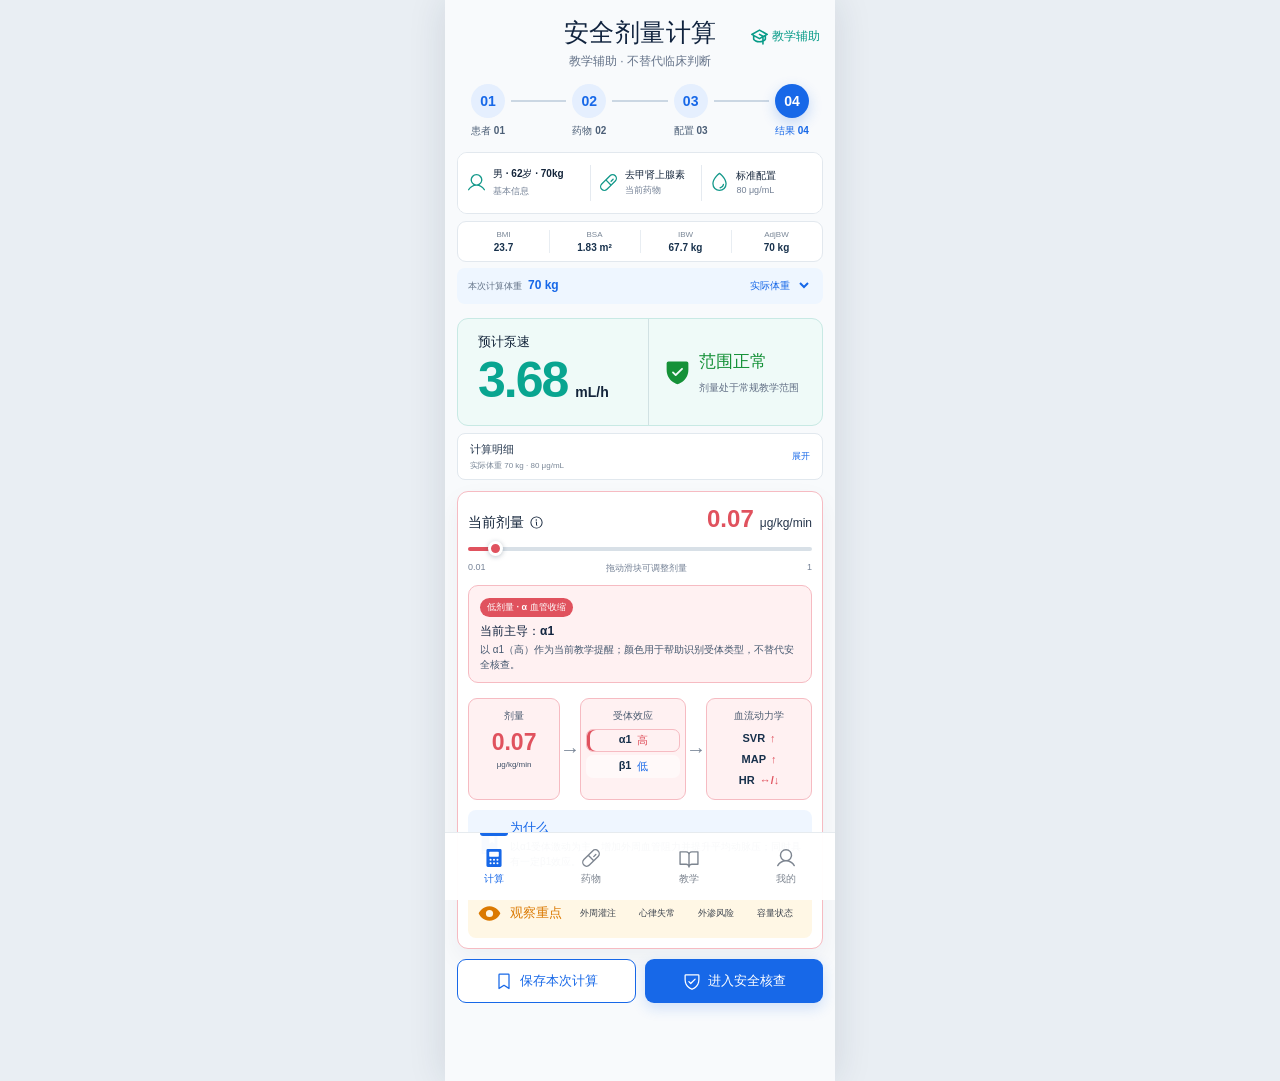
==== test.html @ 9627db9b "Add uncached test entry for latest preview" ====
<!doctype html>
<html lang="en">
  <head>
    <meta charset="UTF-8" />
    <meta name="viewport" content="width=device-width, initial-scale=1.0" />
    <title>Prototype</title>
    <script type="module" crossorigin src="./assets/index-C2f0sJeM.js"></script>
    <link rel="stylesheet" crossorigin href="./assets/index-BpvAAjPt.css">
  </head>
  <body>
    <div id="root"></div>
  </body>
</html>
---- assets/index-BpvAAjPt.css ----
:root{font-family:-apple-system,BlinkMacSystemFont,PingFang SC,Microsoft YaHei,sans-serif;color:#13243a;background:#e9eef3;font-synthesis:none;text-rendering:optimizeLegibility}*{box-sizing:border-box}button,input,select{font:inherit}button{border:0;cursor:pointer}body{margin:0;min-width:320px;min-height:100vh;-webkit-font-smoothing:antialiased}.app-shell{width:min(100%,390px);min-height:100vh;margin:0 auto;position:relative;overflow:hidden;background:#f8fafc;box-shadow:0 0 36px #192c411f}.screen-content{min-height:100vh;padding:18px 12px 78px}.topbar{position:relative;display:flex;align-items:flex-start;justify-content:center;padding:0 5px 14px;text-align:center}.topbar h1{margin:0;color:#10233e;font-size:25px;line-height:1.15;letter-spacing:.02em}.topbar p{margin:6px 0 0;color:#66748a;font-size:12px}.teaching-badge{position:absolute;top:5px;right:3px;display:flex;align-items:center;gap:4px;margin-top:5px;color:#079b88;font-size:12px;font-weight:700}.steps{display:flex;align-items:flex-start;padding:0 5px 14px}.step-wrap{display:flex;flex:1;align-items:flex-start}.step-wrap:last-child{flex:0 0 auto}.step{width:52px;padding:0;background:transparent;color:#4b5e76;text-align:center}.step span{display:grid;width:34px;height:34px;margin:auto;place-items:center;border-radius:50%;background:#e5effe;color:#1768e8;font-size:14px;font-weight:700}.step b{display:block;margin-top:6px;font-size:10px;white-space:nowrap}.step.active span{background:#1768e8;color:#fff;box-shadow:0 5px 14px #1768e83d}.step.active b{color:#1768e8}.step-connector{flex:1;height:2px;margin:16px -3px 0;background:#cbd7e3}.summary-strip{display:grid;grid-template-columns:1.18fr 1fr 1.08fr;border:1px solid #e2e8ee;border-radius:10px;background:#fff;overflow:hidden}.summary-cell{min-width:0;min-height:60px;padding:10px 8px;display:flex;align-items:center;gap:6px;position:relative;color:#15998b;background:#fff;text-align:left}.summary-cell+.summary-cell:before{content:"";position:absolute;left:0;top:12px;bottom:12px;width:1px;background:#e5eaf0}.summary-cell>span{min-width:0;flex:1}.summary-cell b,.summary-cell select{display:block;width:100%;padding:0;border:0;outline:0;-webkit-appearance:none;-moz-appearance:none;appearance:none;background:transparent;color:#13243a;font-size:10px;font-weight:750;white-space:nowrap;overflow:hidden;text-overflow:ellipsis}.summary-cell small{display:block;margin-top:4px;color:#738095;font-size:9px;white-space:nowrap;overflow:hidden;text-overflow:ellipsis}.metric-strip{margin-top:7px;display:grid;grid-template-columns:repeat(4,1fr);border:1px solid #e2e8ee;border-radius:9px;background:#fff;overflow:hidden}.metric-strip>div{padding:8px 3px;position:relative;text-align:center}.metric-strip>div+div:before{content:"";position:absolute;left:0;top:8px;bottom:8px;width:1px;background:#e8edf2}.metric-strip span,.metric-strip b{display:block}.metric-strip span{color:#7a8797;font-size:8px}.metric-strip b{margin-top:3px;color:#18324d;font-size:10px;white-space:nowrap}.weight-basis{min-height:36px;margin-top:6px;padding:0 11px;display:flex;align-items:center;justify-content:space-between;border-radius:8px;background:#eef6ff}.weight-basis>div{display:flex;align-items:baseline;gap:6px}.weight-basis span{color:#637388;font-size:9px}.weight-basis b{color:#1768e8;font-size:12px}.weight-basis select{padding:4px 6px;border:0;outline:0;color:#1768e8;background:transparent;font-size:10px;font-weight:700}.weight-basis .weight-disabled{color:#7a8797}.patient-alert-summary{margin-top:6px;padding:8px 11px;border:1px solid #f0d392;border-radius:8px;background:#fff8e8}.patient-alert-summary b,.patient-alert-summary span{display:block}.patient-alert-summary b{color:#a86100;font-size:10px}.patient-alert-summary span{margin-top:3px;color:#665843;font-size:8px;line-height:1.4}.result-panel{min-height:108px;margin-top:14px;display:grid;grid-template-columns:1.05fr .95fr;border:1px solid #c8e9e4;border-radius:11px;background:#effaf8;overflow:hidden}.result-main{padding:14px 20px;border-right:1px solid rgba(114,145,160,.24)}.result-main>b{display:block;font-size:13px}.result-main>div{margin-top:4px;display:flex;align-items:baseline;gap:8px}.result-main strong{color:var(--dose-accent, #09a590);font-size:50px;line-height:1;font-variant-numeric:tabular-nums;letter-spacing:-.04em}.result-main span{font-size:14px;font-weight:700}.status-main{padding:15px 14px;display:flex;align-items:center;gap:7px;color:#159138}.status-main>div{min-width:0}.status-main b{display:block;font-size:17px;white-space:nowrap}.status-main span{display:block;margin-top:8px;color:#647187;font-size:10px;line-height:1.35}.result-panel.yellow{background:#fff8e7;border-color:#f1ce84}.result-panel.yellow .result-main strong,.result-panel.yellow .status-main{color:#c77700}.result-panel.red{background:#fff0f1;border-color:#efa8ad}.result-panel.red .result-main strong,.result-panel.red .status-main{color:#d9363e}.formula-toggle{width:100%;min-height:43px;margin-top:7px;padding:8px 12px;display:flex;align-items:center;justify-content:space-between;border:1px solid #e1e8ee;border-radius:8px;color:#25374e;background:#fff;text-align:left}.formula-toggle span,.formula-toggle b,.formula-toggle small{display:block}.formula-toggle b{font-size:11px}.formula-toggle small{margin-top:3px;color:#7a8797;font-size:8px}.formula-toggle strong{color:#1768e8;font-size:9px}.formula-detail{margin-top:4px;padding:10px 12px;border-radius:8px;color:#fff;background:#102a43}.formula-detail b,.formula-detail span,.formula-detail strong{display:block}.formula-detail b{font-size:10px}.formula-detail span{margin-top:4px;color:#bdd2e2;font-size:9px}.formula-detail strong{margin-top:5px;color:#80f0dc;font-size:12px}.formula-detail .range-grid{margin-top:8px;display:grid;grid-template-columns:1fr 1fr;gap:6px}.formula-detail .range-grid>div{padding:7px;border-radius:6px;background:#ffffff14}.formula-detail .range-grid span,.formula-detail .range-grid b{display:block}.formula-detail .range-grid span{margin:0;color:#a9c1d4;font-size:8px}.formula-detail .range-grid b{margin-top:3px;color:#fff;font-size:9px}.atlas{margin-top:11px;padding:13px 10px 10px;border:1px solid var(--dose-accent-border, #e3e8ee);border-radius:11px;background:#fff;box-shadow:0 10px 26px #102a430d}.dose-head{display:flex;align-items:baseline;justify-content:space-between}.atlas-title{display:flex;align-items:center;gap:5px;font-size:14px;font-weight:750}.current-dose{color:var(--dose-accent, #09a590);font-size:24px;font-weight:800;font-variant-numeric:tabular-nums}.current-dose span{margin-left:6px;color:#26364c;font-size:12px;font-weight:500}.dose-slider{width:100%;height:18px;margin:7px 0 0;-webkit-appearance:none;-moz-appearance:none;appearance:none;background:transparent;accent-color:var(--dose-accent, #08a68f)}.dose-slider::-webkit-slider-runnable-track{height:4px;border-radius:99px;background:linear-gradient(90deg,var(--dose-accent, #08a68f) 0%,var(--dose-accent, #08a68f) var(--dose-percent, 0%),#d8e0e7 var(--dose-percent, 0%),#d8e0e7 100%)}.dose-slider::-webkit-slider-thumb{width:15px;height:15px;margin-top:-6px;-webkit-appearance:none;-moz-appearance:none;appearance:none;border:3px solid white;border-radius:50%;background:var(--dose-accent, #08a68f);box-shadow:0 1px 5px #1b374a47}.dose-focus{margin-top:10px;padding:10px 11px;display:block;border:1px solid var(--dose-accent-border, #b6e8e0);border-radius:10px;background:var(--dose-accent-soft, #f0fbf9)}.dose-focus>span{display:inline-flex;max-width:100%;margin-bottom:6px;padding:4px 7px;border-radius:99px;background:var(--dose-accent, #08a68f);color:#fff;font-size:9px;font-weight:800;white-space:normal;line-height:1.25}.dose-focus div{min-width:0;width:100%}.dose-focus b{display:block;color:#10233e;font-size:12px}.dose-focus p{margin:3px 0 0;color:#45586f;font-size:10px;line-height:1.45}.receptor-yellow .dose-focus,.receptor-red .dose-focus{border-style:dashed}.slider-legend{display:flex;justify-content:space-between;color:#768397;font-size:9px}.causal-chain{margin-top:15px;display:grid;grid-template-columns:1fr 20px 1.15fr 20px 1.15fr;align-items:stretch}.causal-node{min-width:0;padding:10px 5px;border:1px solid var(--dose-accent-border, #d3ece8);border-radius:9px;background:var(--dose-accent-soft, #f4fbfa);text-align:center}.causal-node>span{display:block;margin-bottom:6px;color:#4d5d72;font-size:10px;font-weight:650}.causal-node>b{display:block;color:var(--dose-accent, #08a68f);font-size:23px}.causal-node>small{display:block;margin-top:4px;color:#405168;font-size:8px;word-break:break-word}.arrow{display:grid;place-items:center;color:#788596;font-size:20px;font-weight:700}.effect-row{display:flex;justify-content:center;gap:5px;margin-top:3px;padding:3px 5px;border-radius:7px;font-size:11px}.effect-row b{color:#17304b}.effect-row strong{color:var(--effect-color, #08a68f)}.receptor-row{border:1px solid transparent;background:#ffffff94}.receptor-row.active{border-color:var(--effect-border, #b6e8e0);background:var(--effect-bg, #f0fbf9);box-shadow:inset 3px 0 0 var(--effect-color, #08a68f)}.teaching-note,.watch-note{margin-top:10px;min-height:50px;padding:9px 10px;display:flex;align-items:center;gap:9px;border-radius:8px}.teaching-note{background:#eff6ff;color:#1768e8}.teaching-note>div{flex:1;min-width:0}.teaching-note b{display:block;font-size:13px}.teaching-note p{margin:3px 0 0;color:#31445d;font-size:10px;line-height:1.45}.watch-note{color:#db7900;background:#fff7e5}.watch-note>b{flex:0 0 auto;font-size:13px}.watch-note>div{flex:1;display:flex;justify-content:space-around;gap:4px}.watch-note span{color:#3f4650;font-size:9px;white-space:nowrap}.actions{margin-top:10px;display:grid;grid-template-columns:1fr 1fr;gap:9px}.actions button,.full{min-height:44px;display:flex;align-items:center;justify-content:center;gap:6px;border-radius:9px;font-size:13px;font-weight:750}.secondary{border:1px solid #1768e8;color:#1768e8;background:#fff}.primary{color:#fff;background:#1768e8;box-shadow:0 5px 14px #1768e82e}.bottom-nav{position:fixed;left:50%;bottom:0;z-index:20;width:min(100%,390px);height:68px;display:grid;grid-template-columns:repeat(4,1fr);border-top:1px solid #e6ebef;background:#fffffff7;transform:translate(-50%)}.bottom-nav button{display:flex;flex-direction:column;align-items:center;justify-content:center;gap:3px;position:relative;color:#7d8590;background:transparent;font-size:10px}.bottom-nav button.active{color:#1768e8;font-weight:700}.bottom-nav button.active:before{content:"";position:absolute;top:0;width:28px;height:3px;border-radius:0 0 4px 4px;background:#1768e8}.modal-layer{position:fixed;left:50%;top:0;bottom:0;z-index:30;width:min(100%,390px);display:flex;align-items:flex-end;background:#091b2d6b;transform:translate(-50%)}.sheet{width:100%;padding:18px 18px 22px;border-radius:18px 18px 0 0;background:#fff;box-shadow:0 -12px 30px #081e3226;max-height:88vh;overflow-y:auto}.sheet-head{margin-bottom:10px;display:flex;justify-content:space-between;align-items:flex-start}.sheet-head b{display:block;font-size:18px}.sheet-head span{display:block;margin-top:4px;color:#738096;font-size:11px}.sheet-head button{padding:4px;background:transparent;color:#657286}.sheet>label{min-height:45px;display:flex;align-items:center;justify-content:space-between;border-top:1px solid #edf0f3;font-size:13px}.sheet>label input,.sheet>label select{width:150px;padding:6px 8px;border:1px solid #dce3ea;border-radius:7px;color:#1768e8;background:#fff;text-align:right}.modal-metrics{margin-top:10px;display:grid;grid-template-columns:repeat(4,1fr);gap:5px}.modal-metrics>div{padding:8px 3px;border-radius:7px;background:#f2f7fb;text-align:center}.modal-metrics span,.modal-metrics b{display:block}.modal-metrics span{color:#748195;font-size:8px}.modal-metrics b{margin-top:3px;color:#173450;font-size:10px}.metric-note{margin:8px 0 0;color:#7c8999;font-size:8px;line-height:1.45}.special-state-title{margin-top:11px;color:#26384e;font-size:12px;font-weight:800}.special-state-grid{margin-top:7px;display:flex;flex-wrap:wrap;gap:6px}.special-state-grid button{padding:6px 9px;border:1px solid #dce4ea;border-radius:99px;color:#657388;background:#fff;font-size:9px}.special-state-grid button.selected{border-color:#1768e8;color:#1768e8;background:#eaf2ff;font-weight:700}.full{width:100%;margin-top:12px;border:0}.check-item{display:flex;gap:10px;align-items:center;padding:10px 0;border-top:1px solid #edf0f3;color:#14914a}.check-item b{display:block;color:#13243a;font-size:13px}.check-item span{display:block;margin-top:2px;color:#718095;font-size:10px}.clinical-alert-list{margin-top:12px}.clinical-alert-list>b{display:block;margin-bottom:5px;font-size:12px}.clinical-alert-list>div{margin-top:5px;padding:8px;border-radius:7px;color:#8a5300;background:#fff8e8}.clinical-alert-list>div.red{color:#b62831;background:#fff0f1}.clinical-alert-list strong,.clinical-alert-list span{display:block}.clinical-alert-list strong{font-size:10px}.clinical-alert-list span{margin-top:3px;color:#657286;font-size:9px;line-height:1.4}.audit-box{margin-top:8px;padding:9px;border-radius:7px;color:#24364d;background:#f3f7fb}.audit-box b,.audit-box span,.audit-box small{display:block}.audit-box b{font-size:11px}.audit-box span{margin-top:4px;font-size:9px;line-height:1.4}.audit-box small{margin-top:3px;color:#657286;font-size:8px;line-height:1.4}.sheet-warning{margin:10px 0;padding:9px;border-radius:8px;color:#875100;background:#fff7e5;font-size:10px;line-height:1.45}.toast{position:absolute;left:50%;bottom:82px;z-index:50;padding:9px 13px;display:flex;align-items:center;gap:6px;border-radius:99px;color:#fff;background:#102a43;font-size:11px;transform:translate(-50%);box-shadow:0 8px 24px #0a1e3238}.subpage{padding:2px 3px}.subpage-title{display:flex;align-items:center;justify-content:space-between;padding:8px 7px 18px;color:#0d927f}.subpage-title h2{margin:0;color:#13243a;font-size:24px}.subpage-title p{margin:5px 0 0;color:#718095;font-size:11px}.search{width:100%;height:42px;padding:0 13px;border:1px solid #e0e7ed;border-radius:10px;outline:0;background:#fff}.drug-list{margin-top:12px;border:1px solid #e0e7ed;border-radius:11px;background:#fff;overflow:hidden}.drug-list article,.drug-row{min-height:63px;padding:10px 12px;display:flex;align-items:center;justify-content:space-between;border-top:1px solid #edf1f4}.drug-list article:first-child,.drug-row:first-child{border-top:0}.drug-list b,.drug-list span,.drug-list small{display:block}.drug-list b{font-size:13px}.drug-list span{margin-top:2px;color:#718095;font-size:10px}.drug-list small{margin-top:4px;color:#8c96a3;font-size:9px}.drug-list em{padding:4px 7px;border-radius:99px;color:#17755f;background:#eaf8f4;font-size:9px;font-style:normal}.drug-row{width:100%;border-right:0;border-bottom:0;border-left:0;color:inherit;background:#fff;text-align:left}.drug-row:active{background:#f4fbfa}.drug-row>div{min-width:0;flex:1}.drug-row b{color:#13243a}.drug-detail-sheet h3,.lesson-sheet h3{margin:0}.drug-detail-hero{display:grid;grid-template-columns:1fr 1fr;gap:8px;margin:10px 0}.drug-detail-hero>div{padding:10px;border-radius:10px;background:#f4fbfa;border:1px solid #d4eee9}.drug-detail-hero span,.drug-detail-hero b{display:block}.drug-detail-hero span{color:#6f7f92;font-size:9px}.drug-detail-hero b{margin-top:5px;color:#10233e;font-size:11px;line-height:1.35}.detail-section{margin-top:9px;padding:11px;border:1px solid #e2e9ef;border-radius:10px;background:#fff}.detail-section h3{margin:0 0 7px;color:#10233e;font-size:13px}.detail-section p{margin:5px 0 0;color:#4c5d72;font-size:10px;line-height:1.5}.detail-section p b{color:#24364d}.detail-section.guide{border-color:#b9d0ff;background:#f0f6ff}.detail-section.guide h3{color:#1768e8}.detail-section.source{background:#f7f9fb}.detail-section.compact p{font-size:9px}.lesson-action{width:100%;display:block;color:inherit;text-align:left}.lesson-action:active{background:#f4fbfa}.lesson-action.compact{padding:11px 14px}.lesson-action.compact p{margin-top:4px}.example-card{margin-top:10px;padding:12px;border-radius:10px;border:1px solid #e1e8ef;background:#f8fafc}.example-card b,.example-card p{display:block}.example-card b{color:#10233e;font-size:13px}.example-card p{margin:6px 0 0;color:#485a70;font-size:11px;line-height:1.55}.example-card ol{margin:9px 0 0;padding-left:20px;color:#10233e;font-size:12px;line-height:1.7;font-variant-numeric:tabular-nums}.example-card.teal{border-color:#b6e8e0;background:#effbf8}.example-card.warning{border-color:#f1d99e;background:#fff8e8}.lesson{margin-top:10px;padding:14px;border:1px solid #e0e7ed;border-radius:11px;background:#fff}.lesson b{font-size:13px}.lesson p{margin:6px 0 0;color:#526379;font-size:11px;line-height:1.55}.lesson.dark{color:#fff;background:#102a43}.lesson.dark p{color:#bfd0df}.lesson.warning{border-color:#f1d99e;background:#fff8e8}.subpage h3{margin:20px 3px 8px;font-size:15px}.saved-row,.govern-row{min-height:52px;padding:10px 12px;display:flex;align-items:center;justify-content:space-between;border-top:1px solid #edf1f4;background:#fff}.saved-row:first-of-type,.govern-row:first-of-type{border-radius:10px 10px 0 0}.saved-row b,.saved-row span{display:block}.saved-row span{margin-top:4px;color:#718095;font-size:10px}.saved-row strong{color:#0a9c89;font-size:13px}.govern-row b{color:#bd7000;font-size:11px}.empty-state{padding:45px 0;color:#8591a0;background:#fff;border-radius:10px;text-align:center;font-size:12px}@media(max-width:389px){.screen-content{padding-inline:9px}.result-main{padding-inline:14px}.result-main strong{font-size:44px}.status-main b{font-size:15px}}@media(max-width:340px){.summary-cell{padding-inline:6px}.summary-cell>svg{display:none}.summary-cell b,.summary-cell select{font-size:9px}.summary-cell small{font-size:8px}}@media(prefers-reduced-motion:reduce){*,*:before,*:after{scroll-behavior:auto!important;transition:none!important}}
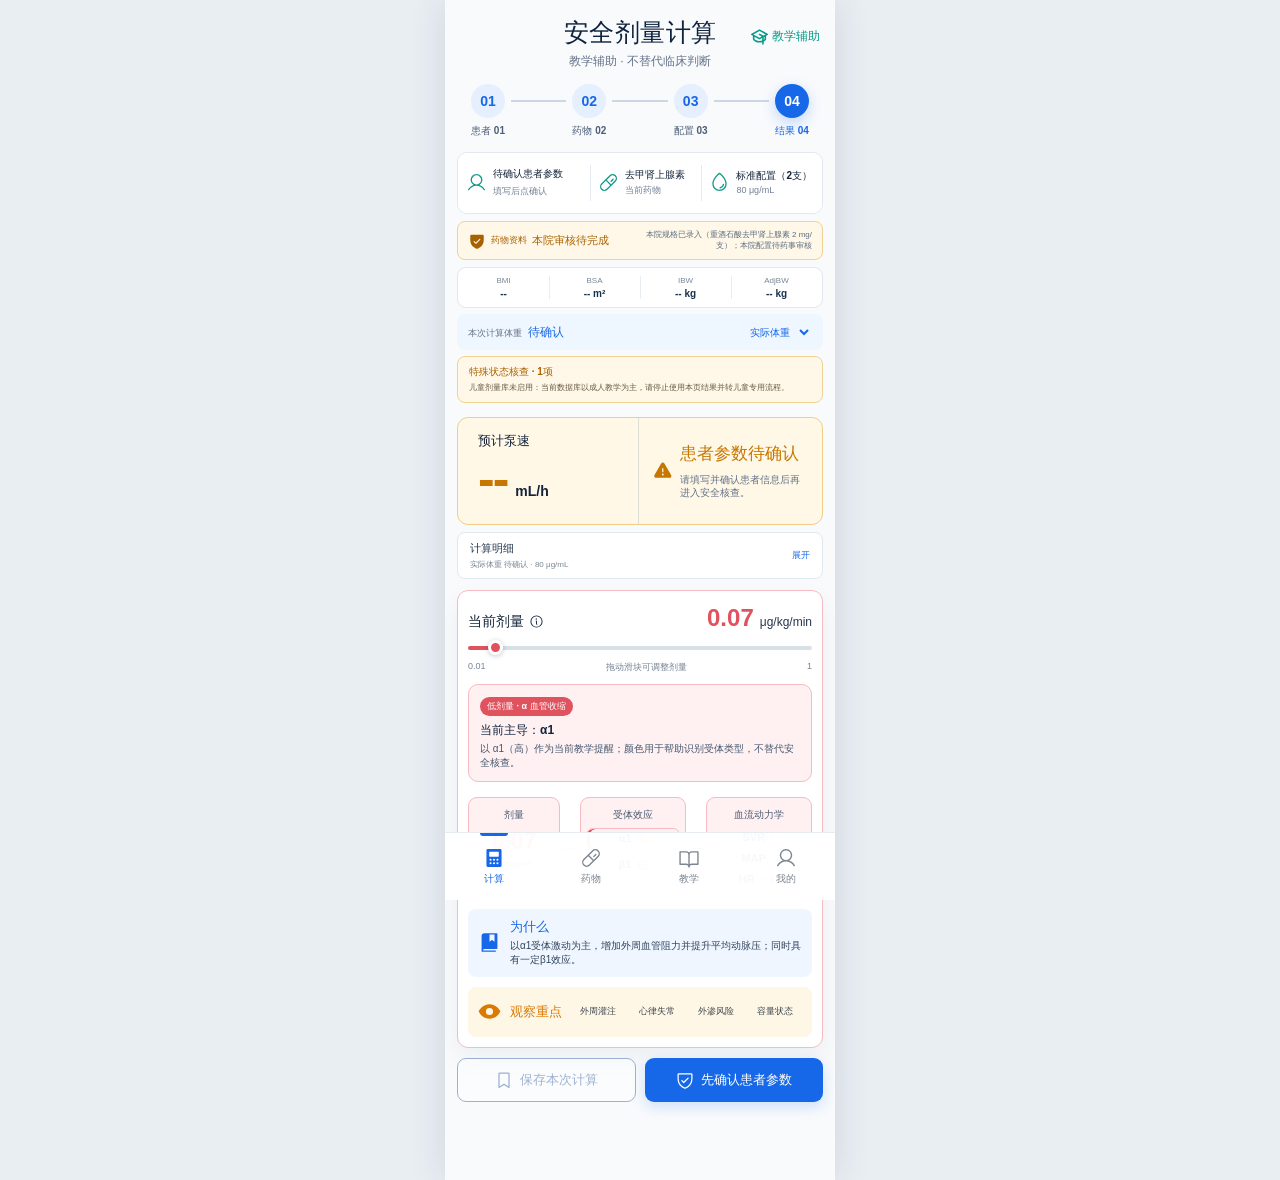
==== commit 603b8290: "Publish test.html" ====
--- a/test.html
+++ b/test.html
@@ -4,8 +4,8 @@
     <meta charset="UTF-8" />
     <meta name="viewport" content="width=device-width, initial-scale=1.0" />
     <title>Prototype</title>
-    <script type="module" crossorigin src="./assets/index-C2f0sJeM.js"></script>
-    <link rel="stylesheet" crossorigin href="./assets/index-BpvAAjPt.css">
+    <script type="module" crossorigin src="./assets/index-Bk4XbtMn.js"></script>
+    <link rel="stylesheet" crossorigin href="./assets/index-BXMTeuNJ.css">
   </head>
   <body>
     <div id="root"></div>
--- a/assets/index-BXMTeuNJ.css
+++ b/assets/index-BXMTeuNJ.css
@@ -0,0 +1 @@
+:root{font-family:-apple-system,BlinkMacSystemFont,PingFang SC,Microsoft YaHei,sans-serif;color:#13243a;background:#e9eef3;font-synthesis:none;text-rendering:optimizeLegibility}*{box-sizing:border-box}button,input,select{font:inherit}button{border:0;cursor:pointer}body{margin:0;min-width:320px;min-height:100vh;-webkit-font-smoothing:antialiased}.app-shell{width:min(100%,390px);min-height:100vh;margin:0 auto;position:relative;overflow:hidden;background:#f8fafc;box-shadow:0 0 36px #192c411f}.screen-content{min-height:100vh;padding:18px 12px 78px}.topbar{position:relative;display:flex;align-items:flex-start;justify-content:center;padding:0 5px 14px;text-align:center}.topbar h1{margin:0;color:#10233e;font-size:25px;line-height:1.15;letter-spacing:.02em}.topbar p{margin:6px 0 0;color:#66748a;font-size:12px}.teaching-badge{position:absolute;top:5px;right:3px;display:flex;align-items:center;gap:4px;margin-top:5px;color:#079b88;font-size:12px;font-weight:700}.steps{display:flex;align-items:flex-start;padding:0 5px 14px}.step-wrap{display:flex;flex:1;align-items:flex-start}.step-wrap:last-child{flex:0 0 auto}.step{width:52px;padding:0;background:transparent;color:#4b5e76;text-align:center}.step span{display:grid;width:34px;height:34px;margin:auto;place-items:center;border-radius:50%;background:#e5effe;color:#1768e8;font-size:14px;font-weight:700}.step b{display:block;margin-top:6px;font-size:10px;white-space:nowrap}.step.active span{background:#1768e8;color:#fff;box-shadow:0 5px 14px #1768e83d}.step.active b{color:#1768e8}.step-connector{flex:1;height:2px;margin:16px -3px 0;background:#cbd7e3}.summary-strip{display:grid;grid-template-columns:1.18fr 1fr 1.08fr;border:1px solid #e2e8ee;border-radius:10px;background:#fff;overflow:hidden}.summary-cell{min-width:0;min-height:60px;padding:10px 8px;display:flex;align-items:center;gap:6px;position:relative;color:#15998b;background:#fff;text-align:left}.summary-cell+.summary-cell:before{content:"";position:absolute;left:0;top:12px;bottom:12px;width:1px;background:#e5eaf0}.summary-cell>span{min-width:0;flex:1}.summary-cell b,.summary-cell select{display:block;width:100%;padding:0;border:0;outline:0;-webkit-appearance:none;-moz-appearance:none;appearance:none;background:transparent;color:#13243a;font-size:10px;font-weight:750;white-space:nowrap;overflow:hidden;text-overflow:ellipsis}.summary-cell small{display:block;margin-top:4px;color:#738095;font-size:9px;white-space:nowrap;overflow:hidden;text-overflow:ellipsis}.metric-strip{margin-top:7px;display:grid;grid-template-columns:repeat(4,1fr);border:1px solid #e2e8ee;border-radius:9px;background:#fff;overflow:hidden}.metric-strip>div{padding:8px 3px;position:relative;text-align:center}.metric-strip>div+div:before{content:"";position:absolute;left:0;top:8px;bottom:8px;width:1px;background:#e8edf2}.metric-strip span,.metric-strip b{display:block}.metric-strip span{color:#7a8797;font-size:8px}.metric-strip b{margin-top:3px;color:#18324d;font-size:10px;white-space:nowrap}.weight-basis{min-height:36px;margin-top:6px;padding:0 11px;display:flex;align-items:center;justify-content:space-between;border-radius:8px;background:#eef6ff}.weight-basis>div{display:flex;align-items:baseline;gap:6px}.weight-basis span{color:#637388;font-size:9px}.weight-basis b{color:#1768e8;font-size:12px}.weight-basis select{padding:4px 6px;border:0;outline:0;color:#1768e8;background:transparent;font-size:10px;font-weight:700}.weight-basis .weight-disabled{color:#7a8797}.review-strip{margin-top:7px;padding:8px 10px;display:flex;align-items:center;justify-content:space-between;gap:10px;border:1px solid #bde8df;border-radius:8px;color:#087f70;background:#f0fbf9}.review-strip>div{min-width:0;display:flex;align-items:center;gap:5px}.review-strip span{font-size:9px}.review-strip b{font-size:11px}.review-strip p{max-width:51%;margin:0;color:#5c6d80;font-size:8px;line-height:1.35;text-align:right}.review-strip.pending,.review-strip.draft{border-color:#efd38f;color:#a86100;background:#fff8e8}.review-strip.alias{border-color:#d7ddeb;color:#52657a;background:#f5f7fb}.patient-alert-summary{margin-top:6px;padding:8px 11px;border:1px solid #f0d392;border-radius:8px;background:#fff8e8}.patient-alert-summary b,.patient-alert-summary span{display:block}.patient-alert-summary b{color:#a86100;font-size:10px}.patient-alert-summary span{margin-top:3px;color:#665843;font-size:8px;line-height:1.4}.result-panel{min-height:108px;margin-top:14px;display:grid;grid-template-columns:1.05fr .95fr;border:1px solid #c8e9e4;border-radius:11px;background:#effaf8;overflow:hidden}.result-main{padding:14px 20px;border-right:1px solid rgba(114,145,160,.24)}.result-main>b{display:block;font-size:13px}.result-main>div{margin-top:4px;display:flex;align-items:baseline;gap:8px}.result-main strong{color:var(--dose-accent, #09a590);font-size:50px;line-height:1;font-variant-numeric:tabular-nums;letter-spacing:-.04em}.result-main span{font-size:14px;font-weight:700}.status-main{padding:15px 14px;display:flex;align-items:center;gap:7px;color:#159138}.status-main>div{min-width:0}.status-main b{display:block;font-size:17px;white-space:nowrap}.status-main span{display:block;margin-top:8px;color:#647187;font-size:10px;line-height:1.35}.result-panel.yellow{background:#fff8e7;border-color:#f1ce84}.result-panel.yellow .result-main strong,.result-panel.yellow .status-main{color:#c77700}.result-panel.red{background:#fff0f1;border-color:#efa8ad}.result-panel.red .result-main strong,.result-panel.red .status-main{color:#d9363e}.formula-toggle{width:100%;min-height:43px;margin-top:7px;padding:8px 12px;display:flex;align-items:center;justify-content:space-between;border:1px solid #e1e8ee;border-radius:8px;color:#25374e;background:#fff;text-align:left}.formula-toggle span,.formula-toggle b,.formula-toggle small{display:block}.formula-toggle b{font-size:11px}.formula-toggle small{margin-top:3px;color:#7a8797;font-size:8px}.formula-toggle strong{color:#1768e8;font-size:9px}.formula-detail{margin-top:4px;padding:10px 12px;border-radius:8px;color:#fff;background:#102a43}.formula-detail b,.formula-detail span,.formula-detail strong{display:block}.formula-detail b{font-size:10px}.formula-detail span{margin-top:4px;color:#bdd2e2;font-size:9px}.formula-detail strong{margin-top:5px;color:#80f0dc;font-size:12px}.formula-detail .range-grid{margin-top:8px;display:grid;grid-template-columns:1fr 1fr;gap:6px}.formula-detail .range-grid>div{padding:7px;border-radius:6px;background:#ffffff14}.formula-detail .range-grid span,.formula-detail .range-grid b{display:block}.formula-detail .range-grid span{margin:0;color:#a9c1d4;font-size:8px}.formula-detail .range-grid b{margin-top:3px;color:#fff;font-size:9px}.atlas{margin-top:11px;padding:13px 10px 10px;border:1px solid var(--dose-accent-border, #e3e8ee);border-radius:11px;background:#fff;box-shadow:0 10px 26px #102a430d}.dose-head{display:flex;align-items:baseline;justify-content:space-between}.atlas-title{display:flex;align-items:center;gap:5px;font-size:14px;font-weight:750}.current-dose{color:var(--dose-accent, #09a590);font-size:24px;font-weight:800;font-variant-numeric:tabular-nums}.current-dose span{margin-left:6px;color:#26364c;font-size:12px;font-weight:500}.dose-slider{width:100%;height:18px;margin:7px 0 0;-webkit-appearance:none;-moz-appearance:none;appearance:none;background:transparent;accent-color:var(--dose-accent, #08a68f)}.dose-slider::-webkit-slider-runnable-track{height:4px;border-radius:99px;background:linear-gradient(90deg,var(--dose-accent, #08a68f) 0%,var(--dose-accent, #08a68f) var(--dose-percent, 0%),#d8e0e7 var(--dose-percent, 0%),#d8e0e7 100%)}.dose-slider::-webkit-slider-thumb{width:15px;height:15px;margin-top:-6px;-webkit-appearance:none;-moz-appearance:none;appearance:none;border:3px solid white;border-radius:50%;background:var(--dose-accent, #08a68f);box-shadow:0 1px 5px #1b374a47}.dose-focus{margin-top:10px;padding:10px 11px;display:block;border:1px solid var(--dose-accent-border, #b6e8e0);border-radius:10px;background:var(--dose-accent-soft, #f0fbf9)}.dose-focus>span{display:inline-flex;max-width:100%;margin-bottom:6px;padding:4px 7px;border-radius:99px;background:var(--dose-accent, #08a68f);color:#fff;font-size:9px;font-weight:800;white-space:normal;line-height:1.25}.dose-focus div{min-width:0;width:100%}.dose-focus b{display:block;color:#10233e;font-size:12px}.dose-focus p{margin:3px 0 0;color:#45586f;font-size:10px;line-height:1.45}.receptor-yellow .dose-focus,.receptor-red .dose-focus{border-style:dashed}.slider-legend{display:flex;justify-content:space-between;color:#768397;font-size:9px}.causal-chain{margin-top:15px;display:grid;grid-template-columns:1fr 20px 1.15fr 20px 1.15fr;align-items:stretch}.causal-node{min-width:0;padding:10px 5px;border:1px solid var(--dose-accent-border, #d3ece8);border-radius:9px;background:var(--dose-accent-soft, #f4fbfa);text-align:center}.causal-node>span{display:block;margin-bottom:6px;color:#4d5d72;font-size:10px;font-weight:650}.causal-node>b{display:block;color:var(--dose-accent, #08a68f);font-size:23px}.causal-node>small{display:block;margin-top:4px;color:#405168;font-size:8px;word-break:break-word}.arrow{display:grid;place-items:center;color:#788596;font-size:20px;font-weight:700}.effect-row{display:flex;justify-content:center;gap:5px;margin-top:3px;padding:3px 5px;border-radius:7px;font-size:11px}.effect-row b{color:#17304b}.effect-row strong{color:var(--effect-color, #08a68f)}.receptor-row{border:1px solid transparent;background:#ffffff94}.receptor-row.active{border-color:var(--effect-border, #b6e8e0);background:var(--effect-bg, #f0fbf9);box-shadow:inset 3px 0 0 var(--effect-color, #08a68f)}.teaching-note,.watch-note{margin-top:10px;min-height:50px;padding:9px 10px;display:flex;align-items:center;gap:9px;border-radius:8px}.teaching-note{background:#eff6ff;color:#1768e8}.teaching-note>div{flex:1;min-width:0}.teaching-note b{display:block;font-size:13px}.teaching-note p{margin:3px 0 0;color:#31445d;font-size:10px;line-height:1.45}.watch-note{color:#db7900;background:#fff7e5}.watch-note>b{flex:0 0 auto;font-size:13px}.watch-note>div{flex:1;display:flex;justify-content:space-around;gap:4px}.watch-note span{color:#3f4650;font-size:9px;white-space:nowrap}.actions{margin-top:10px;display:grid;grid-template-columns:1fr 1fr;gap:9px}.actions button,.full{min-height:44px;display:flex;align-items:center;justify-content:center;gap:6px;border-radius:9px;font-size:13px;font-weight:750}.secondary{border:1px solid #1768e8;color:#1768e8;background:#fff}.primary{color:#fff;background:#1768e8;box-shadow:0 5px 14px #1768e82e}.bottom-nav{position:fixed;left:50%;bottom:0;z-index:20;width:min(100%,390px);height:68px;display:grid;grid-template-columns:repeat(4,1fr);border-top:1px solid #e6ebef;background:#fffffff7;transform:translate(-50%)}.bottom-nav button{display:flex;flex-direction:column;align-items:center;justify-content:center;gap:3px;position:relative;color:#7d8590;background:transparent;font-size:10px}.bottom-nav button.active{color:#1768e8;font-weight:700}.bottom-nav button.active:before{content:"";position:absolute;top:0;width:28px;height:3px;border-radius:0 0 4px 4px;background:#1768e8}.modal-layer{position:fixed;left:50%;top:0;bottom:0;z-index:30;width:min(100%,390px);display:flex;align-items:flex-end;background:#091b2d6b;transform:translate(-50%)}.sheet{width:100%;padding:18px 18px 22px;border-radius:18px 18px 0 0;background:#fff;box-shadow:0 -12px 30px #081e3226;max-height:88vh;overflow-y:auto}.sheet-head{margin-bottom:10px;display:flex;justify-content:space-between;align-items:flex-start}.sheet-head b{display:block;font-size:18px}.sheet-head span{display:block;margin-top:4px;color:#738096;font-size:11px}.sheet-head button{padding:4px;background:transparent;color:#657286}.sheet>label{min-height:45px;display:flex;align-items:center;justify-content:space-between;border-top:1px solid #edf0f3;font-size:13px}.sheet>label input,.sheet>label select{width:150px;padding:6px 8px;border:1px solid #dce3ea;border-radius:7px;color:#1768e8;background:#fff;text-align:right}.modal-metrics{margin-top:10px;display:grid;grid-template-columns:repeat(4,1fr);gap:5px}.modal-metrics>div{padding:8px 3px;border-radius:7px;background:#f2f7fb;text-align:center}.modal-metrics span,.modal-metrics b{display:block}.modal-metrics span{color:#748195;font-size:8px}.modal-metrics b{margin-top:3px;color:#173450;font-size:10px}.metric-note{margin:8px 0 0;color:#7c8999;font-size:8px;line-height:1.45}.special-state-title{margin-top:11px;color:#26384e;font-size:12px;font-weight:800}.special-state-grid{margin-top:7px;display:flex;flex-wrap:wrap;gap:6px}.special-state-grid button{padding:6px 9px;border:1px solid #dce4ea;border-radius:99px;color:#657388;background:#fff;font-size:9px}.special-state-grid button.selected{border-color:#1768e8;color:#1768e8;background:#eaf2ff;font-weight:700}.full{width:100%;margin-top:12px;border:0}.check-item{display:flex;gap:10px;align-items:center;padding:10px 0;border-top:1px solid #edf0f3;color:#14914a}.check-item.checkable{width:100%;border-right:0;border-bottom:0;border-left:0;color:#9aa8b7;background:transparent;text-align:left}.check-item.checkable.checked{color:#14914a}.check-item.checkable:not(.checked) svg{opacity:.42}.check-item.checkable:focus-visible{outline:2px solid #1768e8;outline-offset:2px}.check-item b{display:block;color:#13243a;font-size:13px}.check-item span{display:block;margin-top:2px;color:#718095;font-size:10px}.clinical-alert-list{margin-top:12px}.clinical-alert-list>b{display:block;margin-bottom:5px;font-size:12px}.clinical-alert-list>div{margin-top:5px;padding:8px;border-radius:7px;color:#8a5300;background:#fff8e8}.clinical-alert-list>div.red{color:#b62831;background:#fff0f1}.clinical-alert-list strong,.clinical-alert-list span{display:block}.clinical-alert-list strong{font-size:10px}.clinical-alert-list span{margin-top:3px;color:#657286;font-size:9px;line-height:1.4}.audit-box{margin-top:8px;padding:9px;border-radius:7px;color:#24364d;background:#f3f7fb}.audit-box b,.audit-box span,.audit-box small{display:block}.audit-box b{font-size:11px}.audit-box span{margin-top:4px;font-size:9px;line-height:1.4}.audit-box small{margin-top:3px;color:#657286;font-size:8px;line-height:1.4}.sheet-warning{margin:10px 0;padding:9px;border-radius:8px;color:#875100;background:#fff7e5;font-size:10px;line-height:1.45}.form-error{margin:10px 0 0;padding:8px 9px;border-radius:7px;color:#b62831;background:#fff0f1;font-size:10px;line-height:1.4}.primary:disabled,.secondary:disabled{cursor:not-allowed;opacity:.48;filter:saturate(.5)}.toast{position:absolute;left:50%;bottom:82px;z-index:50;padding:9px 13px;display:flex;align-items:center;gap:6px;border-radius:99px;color:#fff;background:#102a43;font-size:11px;transform:translate(-50%);box-shadow:0 8px 24px #0a1e3238}.subpage{padding:2px 3px}.subpage-title{display:flex;align-items:center;justify-content:space-between;padding:8px 7px 18px;color:#0d927f}.subpage-title h2{margin:0;color:#13243a;font-size:24px}.subpage-title p{margin:5px 0 0;color:#718095;font-size:11px}.search{width:100%;height:42px;padding:0 13px;border:1px solid #e0e7ed;border-radius:10px;outline:0;background:#fff}.drug-list{margin-top:12px;border:1px solid #e0e7ed;border-radius:11px;background:#fff;overflow:hidden}.drug-list article,.drug-row{min-height:63px;padding:10px 12px;display:flex;align-items:center;justify-content:space-between;border-top:1px solid #edf1f4}.drug-list article:first-child,.drug-row:first-child{border-top:0}.drug-list b,.drug-list span,.drug-list small{display:block}.drug-list b{font-size:13px}.drug-list span{margin-top:2px;color:#718095;font-size:10px}.drug-list small{margin-top:4px;color:#8c96a3;font-size:9px}.drug-list em{padding:4px 7px;border-radius:99px;color:#17755f;background:#eaf8f4;font-size:9px;font-style:normal}.drug-list em.pending,.drug-list em.draft{color:#a86100;background:#fff2d7}.drug-list em.alias{color:#52657a;background:#edf1f6}.drug-row{width:100%;border-right:0;border-bottom:0;border-left:0;color:inherit;background:#fff;text-align:left}.drug-row:active{background:#f4fbfa}.drug-row>div{min-width:0;flex:1}.drug-row b{color:#13243a}.drug-detail-sheet h3,.lesson-sheet h3{margin:0}.review-chip{margin-right:5px;padding:3px 6px;border-radius:99px;color:#17755f;background:#eaf8f4;font-size:9px;font-weight:700}.review-chip.pending,.review-chip.draft{color:#a86100;background:#fff2d7}.review-chip.alias{color:#52657a;background:#edf1f6}.drug-detail-hero{display:grid;grid-template-columns:1fr 1fr;gap:8px;margin:10px 0}.drug-detail-hero>div{padding:10px;border-radius:10px;background:#f4fbfa;border:1px solid #d4eee9}.drug-detail-hero span,.drug-detail-hero b{display:block}.drug-detail-hero span{color:#6f7f92;font-size:9px}.drug-detail-hero b{margin-top:5px;color:#10233e;font-size:11px;line-height:1.35}.detail-section{margin-top:9px;padding:11px;border:1px solid #e2e9ef;border-radius:10px;background:#fff}.detail-section h3{margin:0 0 7px;color:#10233e;font-size:13px}.detail-section p{margin:5px 0 0;color:#4c5d72;font-size:10px;line-height:1.5}.detail-section p b{color:#24364d}.detail-section.guide{border-color:#b9d0ff;background:#f0f6ff}.detail-section.guide h3{color:#1768e8}.detail-section.source{background:#f7f9fb}.detail-section.compact p{font-size:9px}.lesson-action{width:100%;display:block;color:inherit;text-align:left}.lesson-action:active{background:#f4fbfa}.lesson-action.compact{padding:11px 14px}.lesson-action.compact p{margin-top:4px}.example-card{margin-top:10px;padding:12px;border-radius:10px;border:1px solid #e1e8ef;background:#f8fafc}.example-card b,.example-card p{display:block}.example-card b{color:#10233e;font-size:13px}.example-card p{margin:6px 0 0;color:#485a70;font-size:11px;line-height:1.55}.example-card ol{margin:9px 0 0;padding-left:20px;color:#10233e;font-size:12px;line-height:1.7;font-variant-numeric:tabular-nums}.example-card.teal{border-color:#b6e8e0;background:#effbf8}.example-card.warning{border-color:#f1d99e;background:#fff8e8}.lesson{margin-top:10px;padding:14px;border:1px solid #e0e7ed;border-radius:11px;background:#fff}.lesson b{font-size:13px}.lesson p{margin:6px 0 0;color:#526379;font-size:11px;line-height:1.55}.lesson.dark{color:#fff;background:#102a43}.lesson.dark p{color:#bfd0df}.lesson.warning{border-color:#f1d99e;background:#fff8e8}.subpage h3{margin:20px 3px 8px;font-size:15px}.saved-row,.govern-row{min-height:52px;padding:10px 12px;display:flex;align-items:center;justify-content:space-between;border-top:1px solid #edf1f4;background:#fff}.saved-row:first-of-type,.govern-row:first-of-type{border-radius:10px 10px 0 0}.saved-row b,.saved-row span{display:block}.saved-row span{margin-top:4px;color:#718095;font-size:10px}.saved-row strong{color:#0a9c89;font-size:13px}.govern-row b{color:#bd7000;font-size:11px}.empty-state{padding:45px 0;color:#8591a0;background:#fff;border-radius:10px;text-align:center;font-size:12px}@media(max-width:389px){.screen-content{padding-inline:9px}.result-main{padding-inline:14px}.result-main strong{font-size:44px}.status-main b{font-size:15px}}@media(max-width:340px){.summary-cell{padding-inline:6px}.summary-cell>svg{display:none}.summary-cell b,.summary-cell select{font-size:9px}.summary-cell small{font-size:8px}}@media(prefers-reduced-motion:reduce){*,*:before,*:after{scroll-behavior:auto!important;transition:none!important}}
